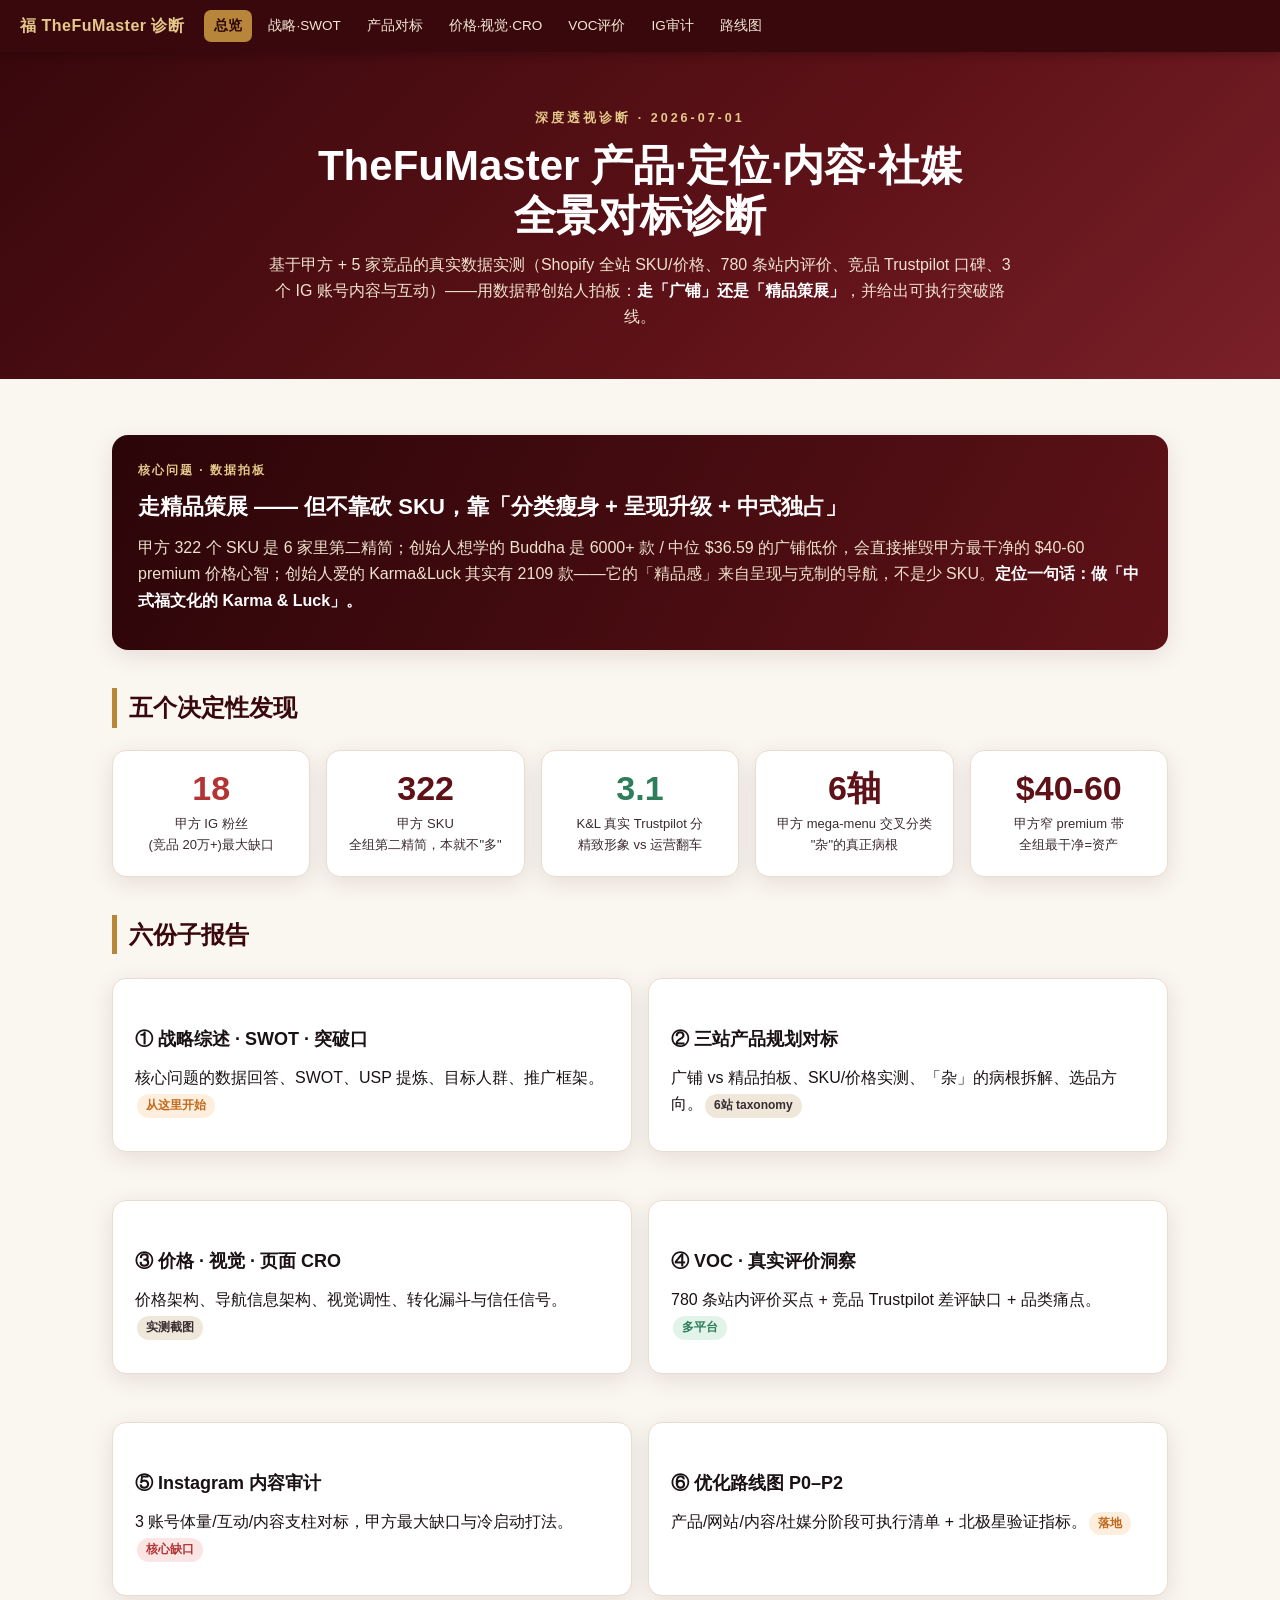
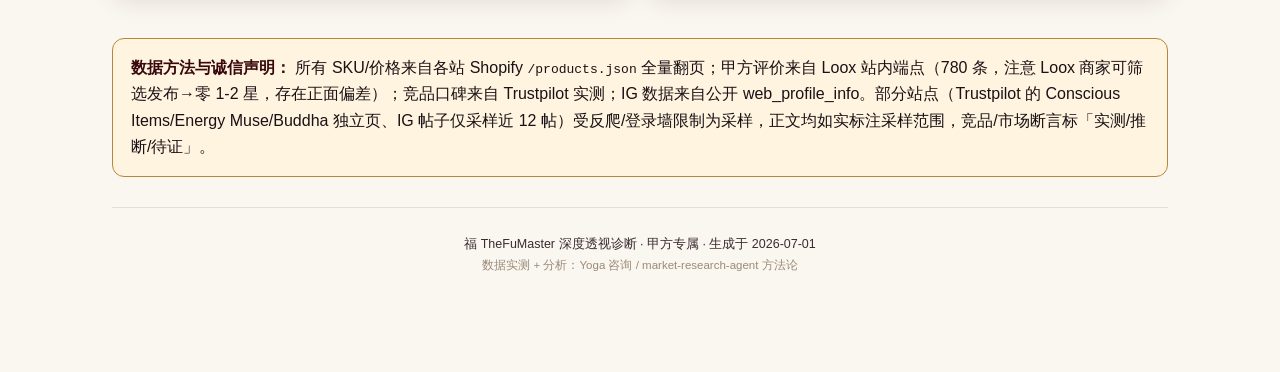
==== index.html @ 3c6278ac "TheFuMaster 深度透视诊断报告中心 6 子页" ====
<!DOCTYPE html>
<html lang="zh-CN"><head>
<meta charset="utf-8"><meta name="viewport" content="width=device-width,initial-scale=1">
<title>TheFuMaster 深度透视诊断 · 报告中心</title>
<link rel="stylesheet" href="style.css">
</head><body>
<div class="topbar">
  <span class="brand">福 TheFuMaster 诊断</span>
  <a href="index.html" class="active">总览</a>
  <a href="strategy.html">战略·SWOT</a>
  <a href="product.html">产品对标</a>
  <a href="site_analysis.html">价格·视觉·CRO</a>
  <a href="reviews.html">VOC评价</a>
  <a href="instagram.html">IG审计</a>
  <a href="roadmap.html">路线图</a>
</div>

<div class="hero">
  <div class="kicker">深度透视诊断 · 2026-07-01</div>
  <h1>TheFuMaster 产品·定位·内容·社媒<br>全景对标诊断</h1>
  <p>基于甲方 + 5 家竞品的真实数据实测（Shopify 全站 SKU/价格、780 条站内评价、竞品 Trustpilot 口碑、3 个 IG 账号内容与互动）——用数据帮创始人拍板：<b style="color:#fff">走「广铺」还是「精品策展」</b>，并给出可执行突破路线。</p>
</div>

<div class="wrap">

  <div class="verdict">
    <div class="lbl">核心问题 · 数据拍板</div>
    <h3>走精品策展 —— 但不靠砍 SKU，靠「分类瘦身 + 呈现升级 + 中式独占」</h3>
    <p>甲方 322 个 SKU 是 6 家里第二精简；创始人想学的 Buddha 是 6000+ 款 / 中位 $36.59 的广铺低价，会直接摧毁甲方最干净的 $40-60 premium 价格心智；创始人爱的 Karma&Luck 其实有 2109 款——它的「精品感」来自呈现与克制的导航，不是少 SKU。<b style="color:#fff">定位一句话：做「中式福文化的 Karma & Luck」。</b></p>
  </div>

  <h2>五个决定性发现</h2>
  <div class="stats">
    <div class="stat alert"><div class="n">18</div><div class="l">甲方 IG 粉丝<br>(竞品 20万+)最大缺口</div></div>
    <div class="stat"><div class="n">322</div><div class="l">甲方 SKU<br>全组第二精简，本就不"多"</div></div>
    <div class="stat good"><div class="n">3.1</div><div class="l">K&L 真实 Trustpilot 分<br>精致形象 vs 运营翻车</div></div>
    <div class="stat"><div class="n">6轴</div><div class="l">甲方 mega-menu 交叉分类<br>"杂"的真正病根</div></div>
    <div class="stat"><div class="n">$40-60</div><div class="l">甲方窄 premium 带<br>全组最干净=资产</div></div>
  </div>

  <h2>六份子报告</h2>
  <div class="grid2">
    <a class="card" href="strategy.html" style="text-decoration:none;color:inherit">
      <h3>① 战略综述 · SWOT · 突破口</h3>
      <p>核心问题的数据回答、SWOT、USP 提炼、目标人群、推广框架。<span class="tag t-warn">从这里开始</span></p>
    </a>
    <a class="card" href="product.html" style="text-decoration:none;color:inherit">
      <h3>② 三站产品规划对标</h3>
      <p>广铺 vs 精品拍板、SKU/价格实测、「杂」的病根拆解、选品方向。<span class="tag t-neu">6站 taxonomy</span></p>
    </a>
    <a class="card" href="site_analysis.html" style="text-decoration:none;color:inherit">
      <h3>③ 价格 · 视觉 · 页面 CRO</h3>
      <p>价格架构、导航信息架构、视觉调性、转化漏斗与信任信号。<span class="tag t-neu">实测截图</span></p>
    </a>
    <a class="card" href="reviews.html" style="text-decoration:none;color:inherit">
      <h3>④ VOC · 真实评价洞察</h3>
      <p>780 条站内评价买点 + 竞品 Trustpilot 差评缺口 + 品类痛点。<span class="tag t-good">多平台</span></p>
    </a>
    <a class="card" href="instagram.html" style="text-decoration:none;color:inherit">
      <h3>⑤ Instagram 内容审计</h3>
      <p>3 账号体量/互动/内容支柱对标，甲方最大缺口与冷启动打法。<span class="tag t-bad">核心缺口</span></p>
    </a>
    <a class="card" href="roadmap.html" style="text-decoration:none;color:inherit">
      <h3>⑥ 优化路线图 P0–P2</h3>
      <p>产品/网站/内容/社媒分阶段可执行清单 + 北极星验证指标。<span class="tag t-warn">落地</span></p>
    </a>
  </div>

  <div class="callout co-key" style="margin-top:26px">
    <b>数据方法与诚信声明：</b> 所有 SKU/价格来自各站 Shopify <code>/products.json</code> 全量翻页；甲方评价来自 Loox 站内端点（780 条，注意 Loox 商家可筛选发布→零 1-2 星，存在正面偏差）；竞品口碑来自 Trustpilot 实测；IG 数据来自公开 web_profile_info。部分站点（Trustpilot 的 Conscious Items/Energy Muse/Buddha 独立页、IG 帖子仅采样近 12 帖）受反爬/登录墙限制为采样，正文均如实标注采样范围，竞品/市场断言标「实测/推断/待证」。
  </div>

  <div class="foot">
    福 TheFuMaster 深度透视诊断 · 甲方专属 · 生成于 2026-07-01<br>
    <span class="src">数据实测 + 分析：Yoga 咨询 / market-research-agent 方法论</span>
  </div>
</div>
</body></html>
---- style.css ----
/* TheFuMaster 诊断报告中心 — Genspark 风 · 暗金调性 */
:root{
  --ink:#1a1114; --ink2:#3a2b30; --cream:#faf6f0; --paper:#ffffff;
  --red:#5e1218; --red-deep:#38080C; --gold:#b8863b; --gold-lt:#e6c98a;
  --line:#e7ddd0; --good:#2e7d5b; --warn:#c2681b; --bad:#b23434;
  --shadow:0 6px 24px rgba(56,8,12,.10);
}
*{box-sizing:border-box;margin:0;padding:0}
html{scroll-behavior:smooth}
body{font-family:-apple-system,"Segoe UI",Roboto,"PingFang SC","Microsoft YaHei",sans-serif;
  color:var(--ink);background:var(--cream);line-height:1.65;-webkit-font-smoothing:antialiased}
a{color:var(--red)}
/* top nav */
.topbar{position:sticky;top:0;z-index:50;background:var(--red-deep);color:#fff;
  display:flex;align-items:center;gap:6px;padding:10px 20px;flex-wrap:wrap;box-shadow:0 2px 10px rgba(0,0,0,.25)}
.topbar .brand{font-weight:800;letter-spacing:.5px;margin-right:14px;color:var(--gold-lt)}
.topbar a{color:#f3e7d3;text-decoration:none;font-size:13.5px;padding:5px 10px;border-radius:7px;white-space:nowrap}
.topbar a:hover{background:rgba(255,255,255,.12)}
.topbar a.active{background:var(--gold);color:#2b0508;font-weight:700}
/* hero */
.hero{background:linear-gradient(135deg,var(--red-deep),var(--red) 60%,#7a2028);color:#fff;padding:56px 24px 48px;text-align:center}
.hero .kicker{color:var(--gold-lt);letter-spacing:3px;font-size:12.5px;font-weight:700;text-transform:uppercase}
.hero h1{font-size:clamp(26px,4vw,42px);margin:12px 0 10px;line-height:1.2}
.hero p{max-width:760px;margin:0 auto;color:#f0e2cf;font-size:16px}
.wrap{max-width:1100px;margin:0 auto;padding:34px 22px 70px}
h2{font-size:24px;margin:38px 0 8px;color:var(--red-deep);border-left:5px solid var(--gold);padding-left:12px}
h3{font-size:18px;margin:24px 0 8px;color:var(--ink)}
p{margin:10px 0}
.lead{font-size:17px;color:var(--ink2)}
/* stat cards */
.stats{display:grid;grid-template-columns:repeat(auto-fit,minmax(170px,1fr));gap:16px;margin:22px 0}
.stat{background:var(--paper);border:1px solid var(--line);border-radius:14px;padding:20px;box-shadow:var(--shadow);text-align:center}
.stat .n{font-size:34px;font-weight:800;color:var(--red);line-height:1}
.stat .l{font-size:13px;color:var(--ink2);margin-top:8px}
.stat.alert .n{color:var(--bad)}
.stat.good .n{color:var(--good)}
/* generic card */
.card{background:var(--paper);border:1px solid var(--line);border-radius:14px;padding:22px;box-shadow:var(--shadow);margin:16px 0}
.grid2{display:grid;grid-template-columns:1fr 1fr;gap:16px}
.grid3{display:grid;grid-template-columns:repeat(3,1fr);gap:16px}
@media(max-width:820px){.grid2,.grid3{grid-template-columns:1fr}}
/* tables */
table{width:100%;border-collapse:collapse;margin:14px 0;background:var(--paper);border-radius:12px;overflow:hidden;box-shadow:var(--shadow);font-size:14px}
th,td{padding:11px 13px;text-align:left;border-bottom:1px solid var(--line);vertical-align:top}
th{background:var(--red-deep);color:var(--gold-lt);font-weight:700;font-size:13px}
tr:last-child td{border-bottom:none}
tr:nth-child(even) td{background:#fbf7f1}
.hi{background:#fff5e6 !important;font-weight:600}
/* badges */
.tag{display:inline-block;font-size:12px;font-weight:700;padding:2px 9px;border-radius:20px;margin:1px 2px}
.t-good{background:#e2f3ea;color:var(--good)}
.t-bad{background:#fbe4e4;color:var(--bad)}
.t-warn{background:#fdeede;color:var(--warn)}
.t-neu{background:#efe7da;color:var(--ink2)}
/* quote */
.quote{border-left:4px solid var(--gold);background:#fbf6ee;padding:12px 16px;margin:10px 0;border-radius:0 10px 10px 0;font-style:italic;color:var(--ink2)}
/* callout */
.callout{border-radius:12px;padding:16px 18px;margin:16px 0;border:1px solid}
.co-key{background:#fff4e0;border-color:var(--gold)}
.co-good{background:#e9f6ef;border-color:var(--good)}
.co-bad{background:#fdeaea;border-color:var(--bad)}
.callout b{color:var(--red-deep)}
/* verdict banner */
.verdict{background:linear-gradient(120deg,#2b0508,#5e1218);color:#fff;border-radius:16px;padding:26px;margin:22px 0;box-shadow:var(--shadow)}
.verdict .lbl{color:var(--gold-lt);font-weight:800;letter-spacing:2px;font-size:12px;text-transform:uppercase}
.verdict h3{color:#fff;font-size:22px;margin:8px 0}
.verdict p{color:#f0e2cf}
/* screenshot */
.shot{border:1px solid var(--line);border-radius:12px;overflow:hidden;box-shadow:var(--shadow);margin:8px 0}
.shot img{width:100%;display:block}
.shot .cap{font-size:12.5px;color:var(--ink2);padding:8px 12px;background:#fbf7f1}
/* list */
ul.clean{list-style:none;margin:10px 0}
ul.clean li{padding:6px 0 6px 26px;position:relative}
ul.clean li:before{content:"◆";color:var(--gold);position:absolute;left:4px;top:6px;font-size:12px}
.foot{text-align:center;color:var(--ink2);font-size:12.5px;padding:26px;border-top:1px solid var(--line);margin-top:30px}
.src{font-size:11.5px;color:#9b8b78}
.pagenav{display:flex;justify-content:space-between;margin-top:30px;gap:10px}
.pagenav a{flex:1;text-decoration:none;background:var(--paper);border:1px solid var(--line);border-radius:10px;padding:14px;color:var(--red-deep);font-weight:600;box-shadow:var(--shadow)}
.pagenav a:hover{border-color:var(--gold)}
.pagenav a.next{text-align:right}
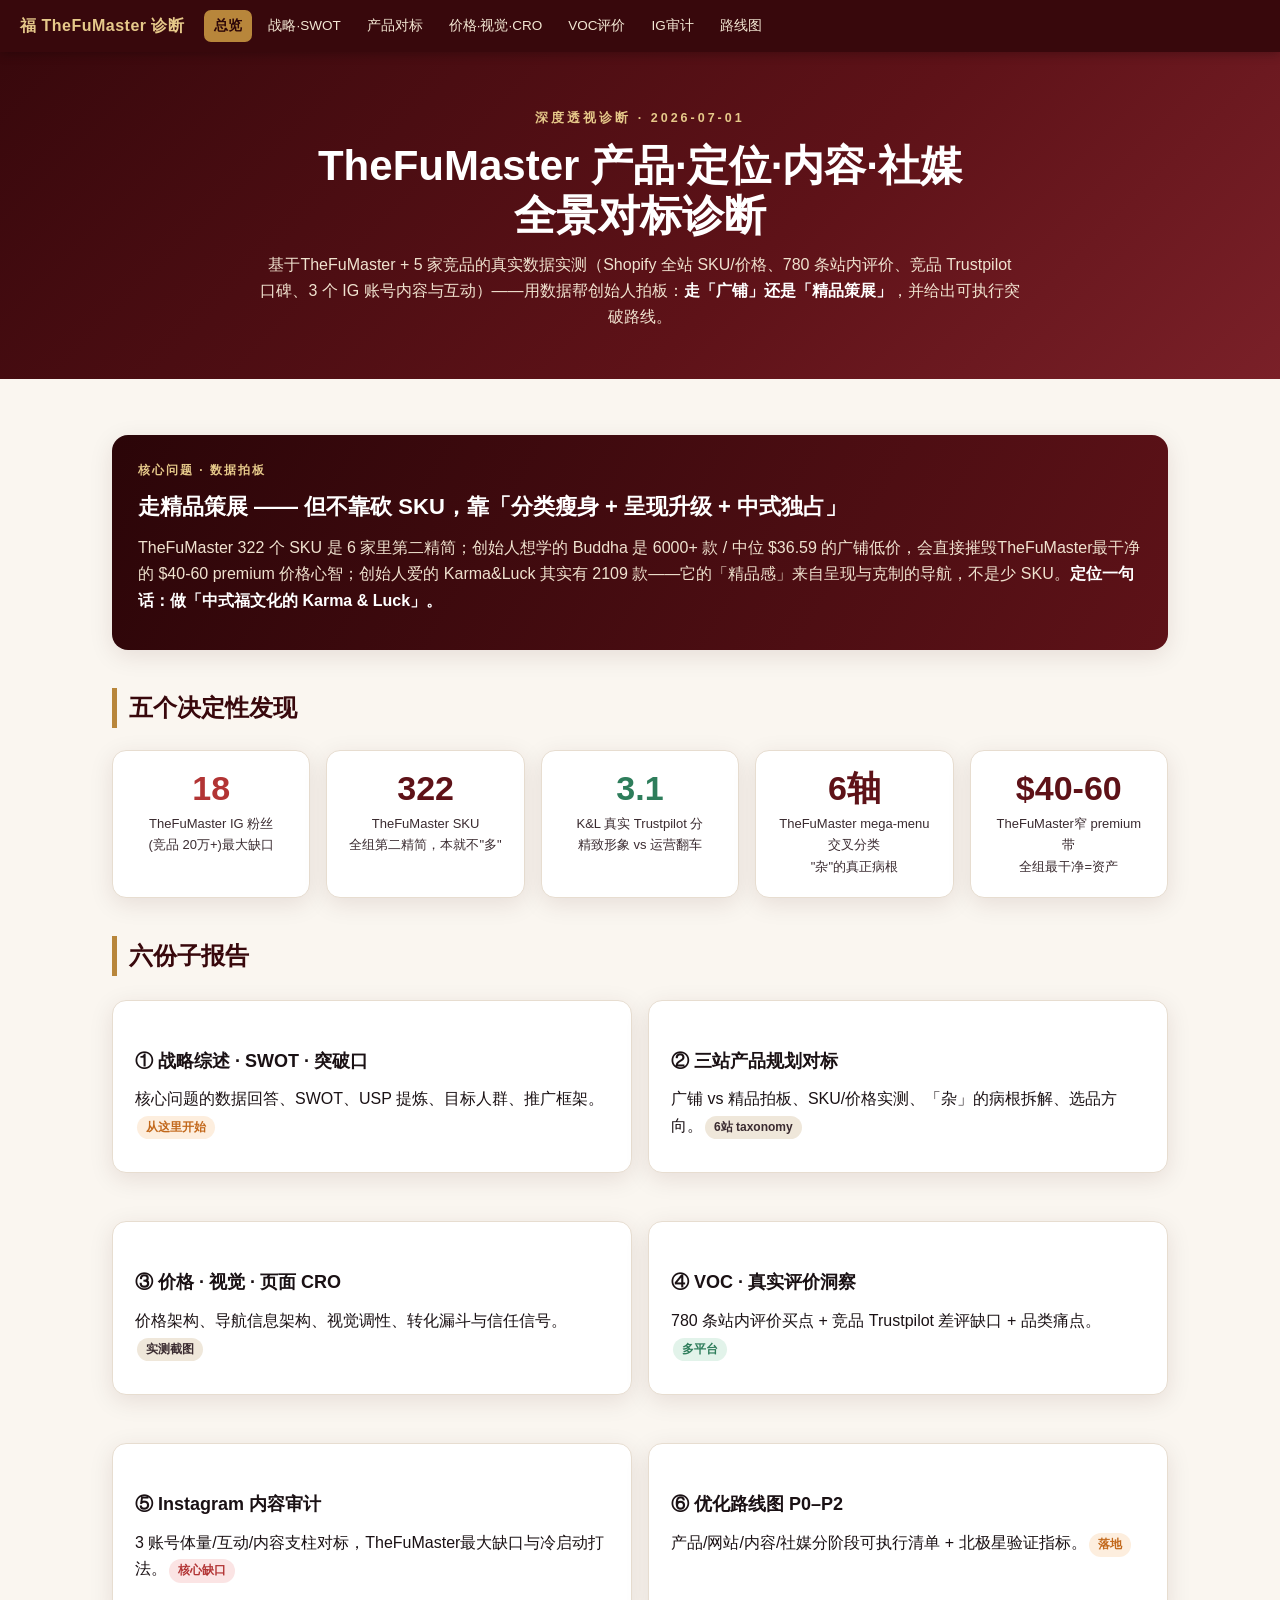
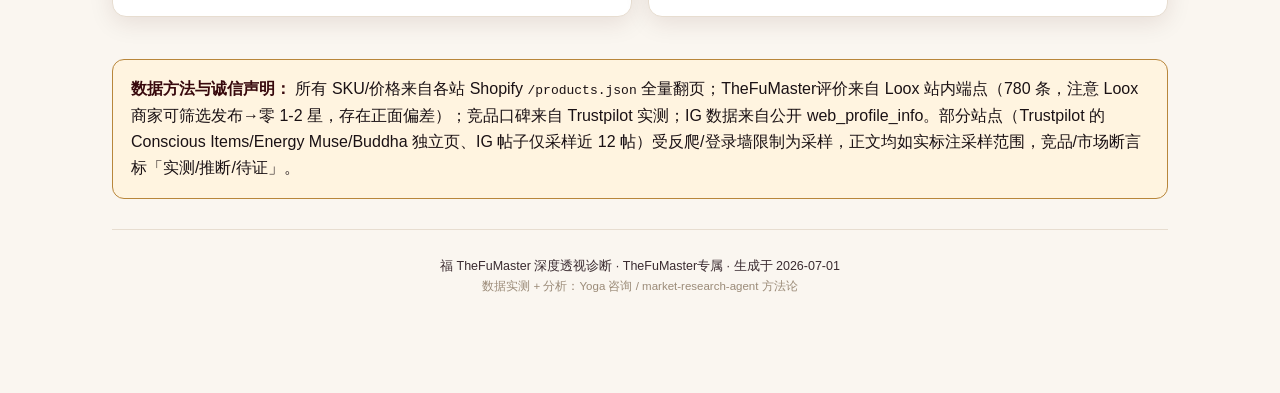
==== commit 3139c252: "报告术语: 甲方 → TheFuMaster" ====
--- a/index.html
+++ b/index.html
@@ -18,7 +18,7 @@
 <div class="hero">
   <div class="kicker">深度透视诊断 · 2026-07-01</div>
   <h1>TheFuMaster 产品·定位·内容·社媒<br>全景对标诊断</h1>
-  <p>基于甲方 + 5 家竞品的真实数据实测（Shopify 全站 SKU/价格、780 条站内评价、竞品 Trustpilot 口碑、3 个 IG 账号内容与互动）——用数据帮创始人拍板：<b style="color:#fff">走「广铺」还是「精品策展」</b>，并给出可执行突破路线。</p>
+  <p>基于TheFuMaster + 5 家竞品的真实数据实测（Shopify 全站 SKU/价格、780 条站内评价、竞品 Trustpilot 口碑、3 个 IG 账号内容与互动）——用数据帮创始人拍板：<b style="color:#fff">走「广铺」还是「精品策展」</b>，并给出可执行突破路线。</p>
 </div>
 
 <div class="wrap">
@@ -26,16 +26,16 @@
   <div class="verdict">
     <div class="lbl">核心问题 · 数据拍板</div>
     <h3>走精品策展 —— 但不靠砍 SKU，靠「分类瘦身 + 呈现升级 + 中式独占」</h3>
-    <p>甲方 322 个 SKU 是 6 家里第二精简；创始人想学的 Buddha 是 6000+ 款 / 中位 $36.59 的广铺低价，会直接摧毁甲方最干净的 $40-60 premium 价格心智；创始人爱的 Karma&Luck 其实有 2109 款——它的「精品感」来自呈现与克制的导航，不是少 SKU。<b style="color:#fff">定位一句话：做「中式福文化的 Karma & Luck」。</b></p>
+    <p>TheFuMaster 322 个 SKU 是 6 家里第二精简；创始人想学的 Buddha 是 6000+ 款 / 中位 $36.59 的广铺低价，会直接摧毁TheFuMaster最干净的 $40-60 premium 价格心智；创始人爱的 Karma&Luck 其实有 2109 款——它的「精品感」来自呈现与克制的导航，不是少 SKU。<b style="color:#fff">定位一句话：做「中式福文化的 Karma & Luck」。</b></p>
   </div>
 
   <h2>五个决定性发现</h2>
   <div class="stats">
-    <div class="stat alert"><div class="n">18</div><div class="l">甲方 IG 粉丝<br>(竞品 20万+)最大缺口</div></div>
-    <div class="stat"><div class="n">322</div><div class="l">甲方 SKU<br>全组第二精简，本就不"多"</div></div>
+    <div class="stat alert"><div class="n">18</div><div class="l">TheFuMaster IG 粉丝<br>(竞品 20万+)最大缺口</div></div>
+    <div class="stat"><div class="n">322</div><div class="l">TheFuMaster SKU<br>全组第二精简，本就不"多"</div></div>
     <div class="stat good"><div class="n">3.1</div><div class="l">K&L 真实 Trustpilot 分<br>精致形象 vs 运营翻车</div></div>
-    <div class="stat"><div class="n">6轴</div><div class="l">甲方 mega-menu 交叉分类<br>"杂"的真正病根</div></div>
-    <div class="stat"><div class="n">$40-60</div><div class="l">甲方窄 premium 带<br>全组最干净=资产</div></div>
+    <div class="stat"><div class="n">6轴</div><div class="l">TheFuMaster mega-menu 交叉分类<br>"杂"的真正病根</div></div>
+    <div class="stat"><div class="n">$40-60</div><div class="l">TheFuMaster窄 premium 带<br>全组最干净=资产</div></div>
   </div>
 
   <h2>六份子报告</h2>
@@ -58,7 +58,7 @@
     </a>
     <a class="card" href="instagram.html" style="text-decoration:none;color:inherit">
       <h3>⑤ Instagram 内容审计</h3>
-      <p>3 账号体量/互动/内容支柱对标，甲方最大缺口与冷启动打法。<span class="tag t-bad">核心缺口</span></p>
+      <p>3 账号体量/互动/内容支柱对标，TheFuMaster最大缺口与冷启动打法。<span class="tag t-bad">核心缺口</span></p>
     </a>
     <a class="card" href="roadmap.html" style="text-decoration:none;color:inherit">
       <h3>⑥ 优化路线图 P0–P2</h3>
@@ -67,11 +67,11 @@
   </div>
 
   <div class="callout co-key" style="margin-top:26px">
-    <b>数据方法与诚信声明：</b> 所有 SKU/价格来自各站 Shopify <code>/products.json</code> 全量翻页；甲方评价来自 Loox 站内端点（780 条，注意 Loox 商家可筛选发布→零 1-2 星，存在正面偏差）；竞品口碑来自 Trustpilot 实测；IG 数据来自公开 web_profile_info。部分站点（Trustpilot 的 Conscious Items/Energy Muse/Buddha 独立页、IG 帖子仅采样近 12 帖）受反爬/登录墙限制为采样，正文均如实标注采样范围，竞品/市场断言标「实测/推断/待证」。
+    <b>数据方法与诚信声明：</b> 所有 SKU/价格来自各站 Shopify <code>/products.json</code> 全量翻页；TheFuMaster评价来自 Loox 站内端点（780 条，注意 Loox 商家可筛选发布→零 1-2 星，存在正面偏差）；竞品口碑来自 Trustpilot 实测；IG 数据来自公开 web_profile_info。部分站点（Trustpilot 的 Conscious Items/Energy Muse/Buddha 独立页、IG 帖子仅采样近 12 帖）受反爬/登录墙限制为采样，正文均如实标注采样范围，竞品/市场断言标「实测/推断/待证」。
   </div>
 
   <div class="foot">
-    福 TheFuMaster 深度透视诊断 · 甲方专属 · 生成于 2026-07-01<br>
+    福 TheFuMaster 深度透视诊断 · TheFuMaster专属 · 生成于 2026-07-01<br>
     <span class="src">数据实测 + 分析：Yoga 咨询 / market-research-agent 方法论</span>
   </div>
 </div>
